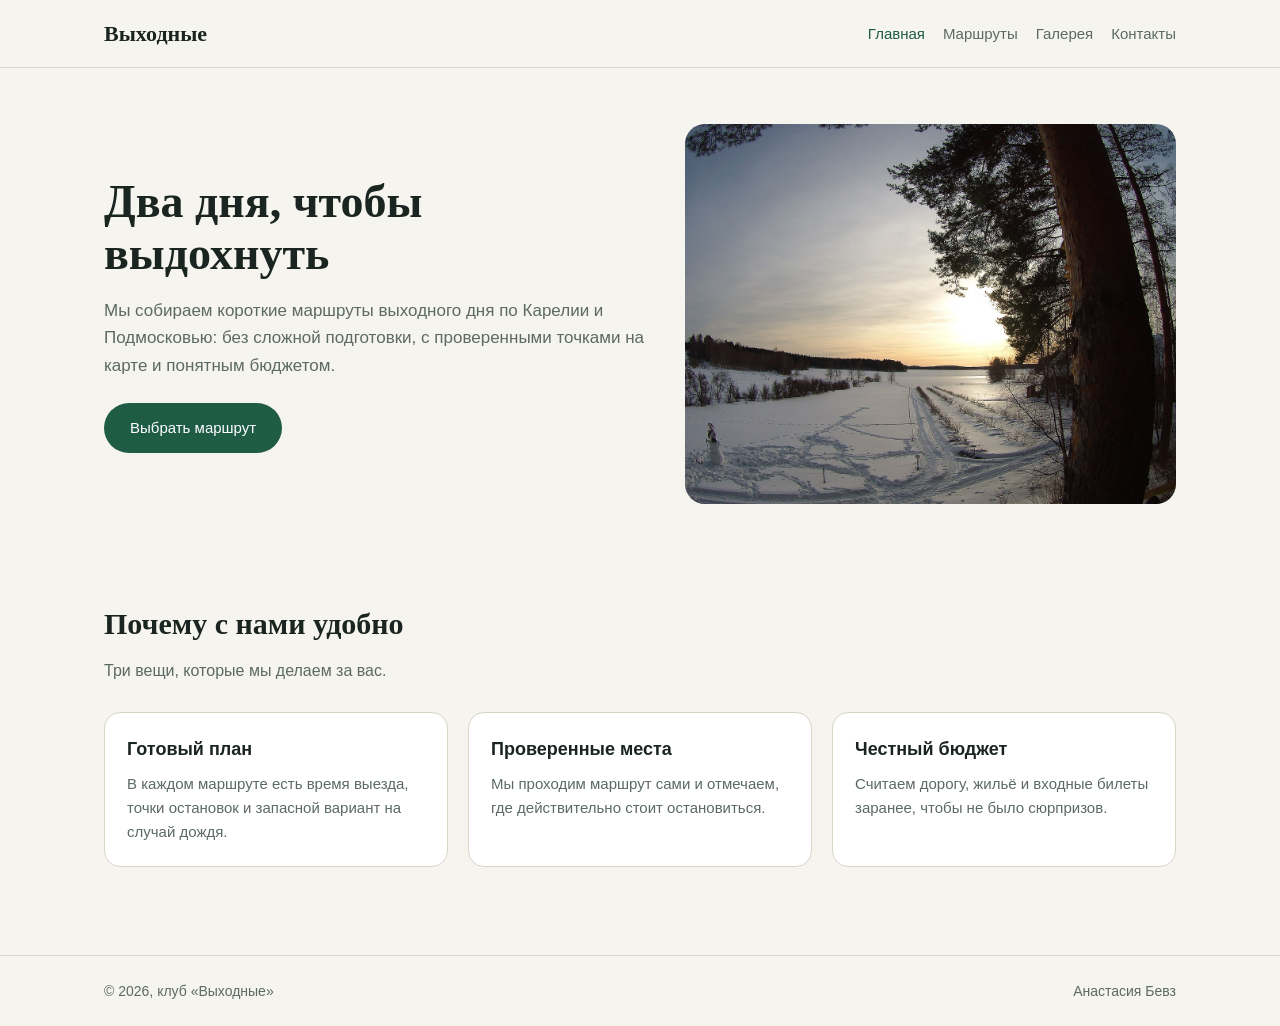
==== index.html @ 93fd5c9e "Задание 4: многостраничный сайт" ====
<!DOCTYPE html>
<html lang="ru">
<head>
    <meta charset="utf-8">
    <meta name="viewport" content="width=device-width, initial-scale=1">
    <title>Выходные — клуб пеших маршрутов</title>
    <link rel="stylesheet" href="css/style.css">
</head>
<body>
    <header class="site-header">
        <div class="site-header__inner">
            <a class="logo" href="index.html">Выходные</a>
            <nav class="nav">
                <a href="index.html" aria-current="page">Главная</a>
                <a href="routes.html">Маршруты</a>
                <a href="gallery.html">Галерея</a>
                <a href="contacts.html">Контакты</a>
            </nav>
        </div>
    </header>

    <main class="container">
        <section class="hero">
            <div>
                <h1>Два дня, чтобы выдохнуть</h1>
                <p>Мы собираем короткие маршруты выходного дня по Карелии и Подмосковью: без сложной подготовки,
                    с проверенными точками на карте и понятным бюджетом.</p>
                <a class="button" href="routes.html">Выбрать маршрут</a>
            </div>
            <img src="img/karelia.jpg" alt="Озеро и сосновый лес в Карелии">
        </section>

        <section class="section">
            <h2 class="section__title">Почему с нами удобно</h2>
            <p class="section__lead">Три вещи, которые мы делаем за вас.</p>
            <div class="features">
                <article class="feature">
                    <h3>Готовый план</h3>
                    <p>В каждом маршруте есть время выезда, точки остановок и запасной вариант на случай дождя.</p>
                </article>
                <article class="feature">
                    <h3>Проверенные места</h3>
                    <p>Мы проходим маршрут сами и отмечаем, где действительно стоит остановиться.</p>
                </article>
                <article class="feature">
                    <h3>Честный бюджет</h3>
                    <p>Считаем дорогу, жильё и входные билеты заранее, чтобы не было сюрпризов.</p>
                </article>
            </div>
        </section>
    </main>

    <footer class="site-footer">
        <div class="site-footer__inner">
            <span>© 2026, клуб «Выходные»</span>
            <span>Анастасия Бевз</span>
        </div>
    </footer>
</body>
</html>
---- css/style.css ----
:root {
    --ink: #1a2420;
    --muted: #5c6a63;
    --paper: #f6f4ee;
    --accent: #1e5c46;
    --accent-soft: #dfe9e2;
    --line: #d9d4c8;
}

* {
    box-sizing: border-box;
}

body {
    margin: 0;
    font-family: "Segoe UI", Arial, sans-serif;
    color: var(--ink);
    background: var(--paper);
    line-height: 1.6;
}

a {
    color: var(--accent);
}

img {
    max-width: 100%;
    display: block;
}

.site-header {
    position: sticky;
    top: 0;
    z-index: 20;
    background: rgba(246, 244, 238, 0.95);
    border-bottom: 1px solid var(--line);
}

.site-header__inner {
    display: flex;
    align-items: center;
    justify-content: space-between;
    gap: 24px;
    max-width: 1120px;
    margin: 0 auto;
    padding: 16px 24px;
}

.logo {
    font-family: Georgia, "Times New Roman", serif;
    font-size: 22px;
    font-weight: 700;
    color: var(--ink);
    text-decoration: none;
}

.nav {
    display: flex;
    flex-wrap: wrap;
    gap: 18px;
}

.nav a {
    color: var(--muted);
    text-decoration: none;
    font-size: 15px;
}

.nav a:hover,
.nav a[aria-current="page"] {
    color: var(--accent);
}

.container {
    max-width: 1120px;
    margin: 0 auto;
    padding: 0 24px;
}

.hero {
    display: grid;
    grid-template-columns: 1.1fr 1fr;
    gap: 40px;
    align-items: center;
    padding: 56px 0;
}

.hero h1 {
    margin: 0 0 16px;
    font-family: Georgia, "Times New Roman", serif;
    font-size: clamp(32px, 4vw, 46px);
    line-height: 1.15;
}

.hero p {
    margin: 0 0 24px;
    color: var(--muted);
    font-size: 17px;
}

.hero img {
    border-radius: 20px;
    height: 380px;
    object-fit: cover;
}

.button {
    display: inline-block;
    padding: 13px 26px;
    border-radius: 999px;
    background: var(--accent);
    color: #fff;
    text-decoration: none;
    font-size: 15px;
}

.button:hover {
    background: #164534;
}

.section {
    padding: 40px 0;
}

.section__title {
    margin: 0 0 10px;
    font-family: Georgia, "Times New Roman", serif;
    font-size: 30px;
}

.section__lead {
    margin: 0 0 28px;
    color: var(--muted);
}

.features {
    display: grid;
    grid-template-columns: repeat(auto-fit, minmax(220px, 1fr));
    gap: 20px;
}

.feature {
    padding: 22px;
    background: #fff;
    border: 1px solid var(--line);
    border-radius: 16px;
}

.feature h3 {
    margin: 0 0 8px;
    font-size: 18px;
}

.feature p {
    margin: 0;
    color: var(--muted);
    font-size: 15px;
}

.cards {
    display: grid;
    grid-template-columns: repeat(auto-fit, minmax(260px, 1fr));
    gap: 22px;
}

.card {
    background: #fff;
    border: 1px solid var(--line);
    border-radius: 18px;
    overflow: hidden;
}

.card img {
    width: 100%;
    height: 200px;
    object-fit: cover;
}

.card__body {
    padding: 18px 20px 22px;
}

.card h3 {
    margin: 0 0 8px;
    font-size: 19px;
}

.card p {
    margin: 0 0 12px;
    color: var(--muted);
    font-size: 15px;
}

.meta {
    display: flex;
    gap: 14px;
    font-size: 13px;
    color: var(--accent);
    text-transform: uppercase;
    letter-spacing: 0.06em;
}

.gallery {
    display: grid;
    grid-template-columns: repeat(auto-fit, minmax(240px, 1fr));
    gap: 16px;
}

.gallery img {
    width: 100%;
    height: 240px;
    object-fit: cover;
    border-radius: 14px;
}

.contacts {
    display: grid;
    grid-template-columns: 1fr 1fr;
    gap: 32px;
    align-items: start;
}

.contact-list {
    list-style: none;
    margin: 0;
    padding: 0;
}

.contact-list li {
    padding: 12px 0;
    border-bottom: 1px solid var(--line);
}

.contact-list span {
    display: block;
    font-size: 13px;
    color: var(--muted);
    text-transform: uppercase;
    letter-spacing: 0.06em;
}

form {
    display: grid;
    gap: 14px;
    padding: 24px;
    background: #fff;
    border: 1px solid var(--line);
    border-radius: 18px;
}

label {
    font-size: 14px;
    color: var(--muted);
}

input,
textarea {
    width: 100%;
    padding: 10px 12px;
    border: 1px solid var(--line);
    border-radius: 10px;
    font: inherit;
    background: #fdfcf9;
}

button {
    justify-self: start;
    padding: 12px 24px;
    border: 0;
    border-radius: 999px;
    background: var(--accent);
    color: #fff;
    font: inherit;
    cursor: pointer;
}

.site-footer {
    margin-top: 48px;
    border-top: 1px solid var(--line);
}

.site-footer__inner {
    max-width: 1120px;
    margin: 0 auto;
    padding: 24px;
    display: flex;
    flex-wrap: wrap;
    justify-content: space-between;
    gap: 12px;
    color: var(--muted);
    font-size: 14px;
}

@media (max-width: 820px) {
    .hero,
    .contacts {
        grid-template-columns: 1fr;
    }

    .hero img {
        height: 260px;
    }
}
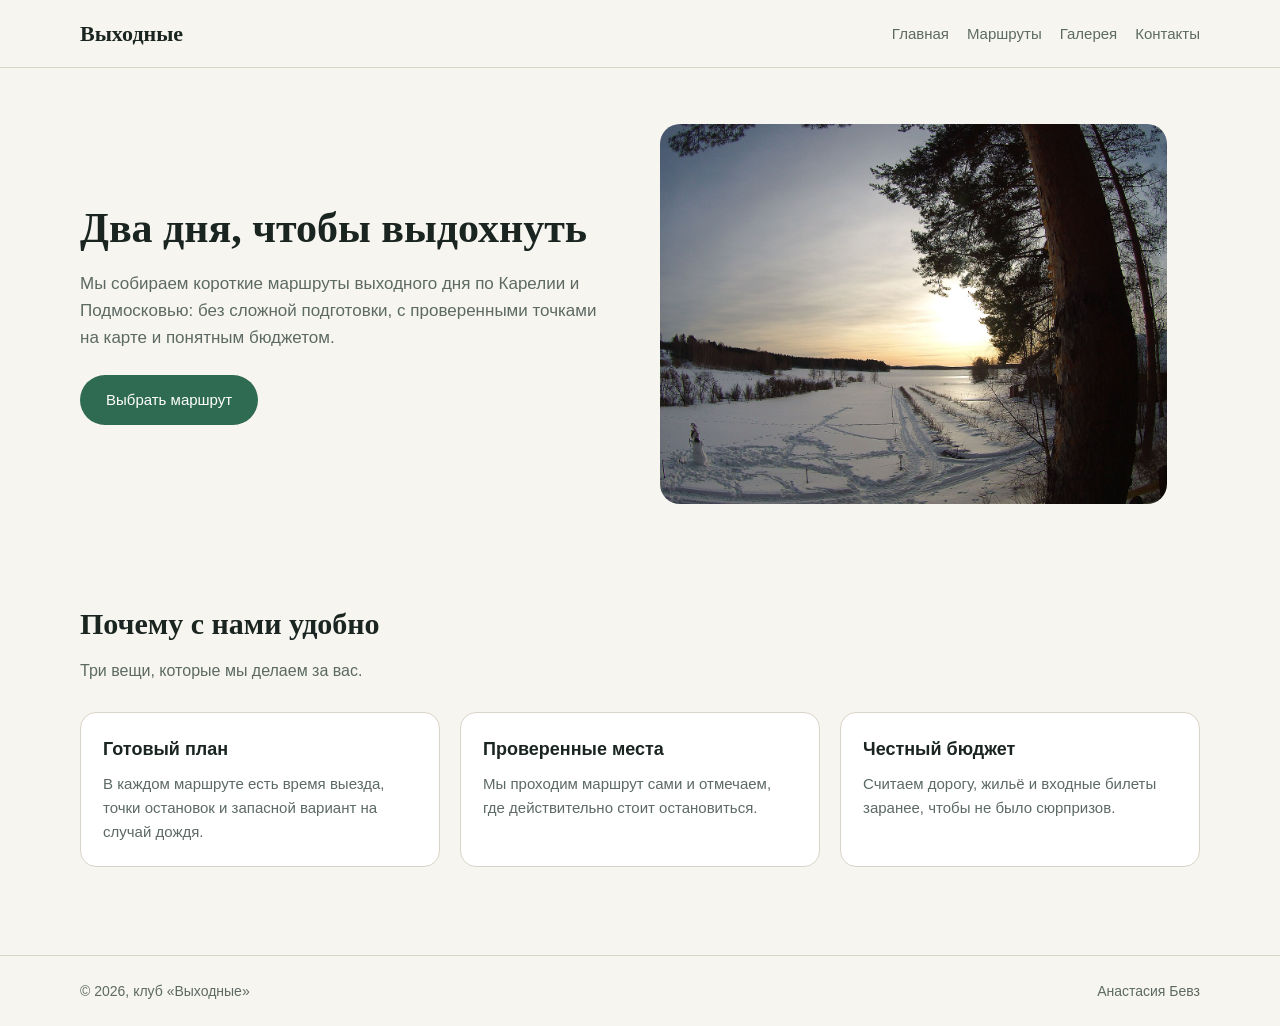
==== commit 25f05ec3: "Правки CSS" ====
--- a/index.html
+++ b/index.html
@@ -11,7 +11,7 @@
         <div class="site-header__inner">
             <a class="logo" href="index.html">Выходные</a>
             <nav class="nav">
-                <a href="index.html" aria-current="page">Главная</a>
+                <a href="index.html">Главная</a>
                 <a href="routes.html">Маршруты</a>
                 <a href="gallery.html">Галерея</a>
                 <a href="contacts.html">Контакты</a>
--- a/css/style.css
+++ b/css/style.css
@@ -1,46 +1,33 @@
-:root {
-    --ink: #1a2420;
-    --muted: #5c6a63;
-    --paper: #f6f4ee;
-    --accent: #1e5c46;
-    --accent-soft: #dfe9e2;
-    --line: #d9d4c8;
-}
-
-* {
-    box-sizing: border-box;
-}
-
 body {
     margin: 0;
     font-family: "Segoe UI", Arial, sans-serif;
-    color: var(--ink);
-    background: var(--paper);
+    color: #1a2420;
+    background: #f7f5f0;
     line-height: 1.6;
 }
 
 a {
-    color: var(--accent);
+    color: #2f6b53;
 }
 
 img {
+    display: block;
     max-width: 100%;
-    display: block;
-}
-
+}
+
+/* шапка */
 .site-header {
     position: sticky;
     top: 0;
     z-index: 20;
-    background: rgba(246, 244, 238, 0.95);
-    border-bottom: 1px solid var(--line);
+    background: #f7f5f0;
+    border-bottom: 1px solid #d9d4c8;
 }
 
 .site-header__inner {
     display: flex;
     align-items: center;
     justify-content: space-between;
-    gap: 24px;
     max-width: 1120px;
     margin: 0 auto;
     padding: 16px 24px;
@@ -49,8 +36,8 @@
 .logo {
     font-family: Georgia, "Times New Roman", serif;
     font-size: 22px;
-    font-weight: 700;
-    color: var(--ink);
+    font-weight: bold;
+    color: #1a2420;
     text-decoration: none;
 }
 
@@ -61,14 +48,13 @@
 }
 
 .nav a {
-    color: var(--muted);
+    font-size: 15px;
+    color: #5c6a63;
     text-decoration: none;
-    font-size: 15px;
-}
-
-.nav a:hover,
-.nav a[aria-current="page"] {
-    color: var(--accent);
+}
+
+.nav a:hover {
+    color: #2f6b53;
 }
 
 .container {
@@ -79,7 +65,7 @@
 
 .hero {
     display: grid;
-    grid-template-columns: 1.1fr 1fr;
+    grid-template-columns: 1fr 1fr;
     gap: 40px;
     align-items: center;
     padding: 56px 0;
@@ -88,14 +74,14 @@
 .hero h1 {
     margin: 0 0 16px;
     font-family: Georgia, "Times New Roman", serif;
-    font-size: clamp(32px, 4vw, 46px);
-    line-height: 1.15;
+    font-size: 42px;
+    line-height: 1.2;
 }
 
 .hero p {
     margin: 0 0 24px;
-    color: var(--muted);
     font-size: 17px;
+    color: #5c6a63;
 }
 
 .hero img {
@@ -107,15 +93,11 @@
 .button {
     display: inline-block;
     padding: 13px 26px;
-    border-radius: 999px;
-    background: var(--accent);
+    border-radius: 30px;
+    background: #2f6b53;
     color: #fff;
+    font-size: 15px;
     text-decoration: none;
-    font-size: 15px;
-}
-
-.button:hover {
-    background: #164534;
 }
 
 .section {
@@ -130,19 +112,19 @@
 
 .section__lead {
     margin: 0 0 28px;
-    color: var(--muted);
+    color: #5c6a63;
 }
 
 .features {
     display: grid;
-    grid-template-columns: repeat(auto-fit, minmax(220px, 1fr));
+    grid-template-columns: repeat(3, 1fr);
     gap: 20px;
 }
 
 .feature {
     padding: 22px;
     background: #fff;
-    border: 1px solid var(--line);
+    border: 1px solid #d9d4c8;
     border-radius: 16px;
 }
 
@@ -153,19 +135,19 @@
 
 .feature p {
     margin: 0;
-    color: var(--muted);
-    font-size: 15px;
+    font-size: 15px;
+    color: #5c6a63;
 }
 
 .cards {
     display: grid;
-    grid-template-columns: repeat(auto-fit, minmax(260px, 1fr));
+    grid-template-columns: repeat(3, 1fr);
     gap: 22px;
 }
 
 .card {
     background: #fff;
-    border: 1px solid var(--line);
+    border: 1px solid #d9d4c8;
     border-radius: 18px;
     overflow: hidden;
 }
@@ -187,22 +169,24 @@
 
 .card p {
     margin: 0 0 12px;
-    color: var(--muted);
-    font-size: 15px;
+    font-size: 15px;
+    color: #5c6a63;
 }
 
 .meta {
-    display: flex;
-    gap: 14px;
+    margin-bottom: 8px;
     font-size: 13px;
-    color: var(--accent);
+    color: #2f6b53;
     text-transform: uppercase;
-    letter-spacing: 0.06em;
+}
+
+.meta span {
+    margin-right: 12px;
 }
 
 .gallery {
     display: grid;
-    grid-template-columns: repeat(auto-fit, minmax(240px, 1fr));
+    grid-template-columns: repeat(3, 1fr);
     gap: 16px;
 }
 
@@ -228,15 +212,14 @@
 
 .contact-list li {
     padding: 12px 0;
-    border-bottom: 1px solid var(--line);
+    border-bottom: 1px solid #d9d4c8;
 }
 
 .contact-list span {
     display: block;
     font-size: 13px;
-    color: var(--muted);
+    color: #5c6a63;
     text-transform: uppercase;
-    letter-spacing: 0.06em;
 }
 
 form {
@@ -244,54 +227,66 @@
     gap: 14px;
     padding: 24px;
     background: #fff;
-    border: 1px solid var(--line);
+    border: 1px solid #d9d4c8;
     border-radius: 18px;
 }
 
 label {
     font-size: 14px;
-    color: var(--muted);
+    color: #5c6a63;
 }
 
 input,
 textarea {
     width: 100%;
     padding: 10px 12px;
-    border: 1px solid var(--line);
+    border: 1px solid #d9d4c8;
     border-radius: 10px;
-    font: inherit;
+    font-family: inherit;
+    font-size: 15px;
     background: #fdfcf9;
 }
 
 button {
     justify-self: start;
     padding: 12px 24px;
-    border: 0;
-    border-radius: 999px;
-    background: var(--accent);
+    border: none;
+    border-radius: 30px;
+    background: #2f6b53;
     color: #fff;
-    font: inherit;
-    cursor: pointer;
+    font-family: inherit;
+    font-size: 15px;
 }
 
 .site-footer {
     margin-top: 48px;
-    border-top: 1px solid var(--line);
+    border-top: 1px solid #d9d4c8;
 }
 
 .site-footer__inner {
+    display: flex;
+    flex-wrap: wrap;
+    justify-content: space-between;
     max-width: 1120px;
     margin: 0 auto;
     padding: 24px;
-    display: flex;
-    flex-wrap: wrap;
-    justify-content: space-between;
-    gap: 12px;
-    color: var(--muted);
     font-size: 14px;
-}
-
-@media (max-width: 820px) {
+    color: #5c6a63;
+}
+
+@media (max-width: 900px) {
+    .features,
+    .cards,
+    .gallery {
+        grid-template-columns: repeat(2, 1fr);
+    }
+
+    .hero h1 {
+        font-size: 34px;
+    }
+}
+
+@media (max-width: 700px) {
     .hero,
     .contacts {
         grid-template-columns: 1fr;
@@ -300,4 +295,10 @@
     .hero img {
         height: 260px;
     }
-}
+
+    .features,
+    .cards,
+    .gallery {
+        grid-template-columns: 1fr;
+    }
+}
